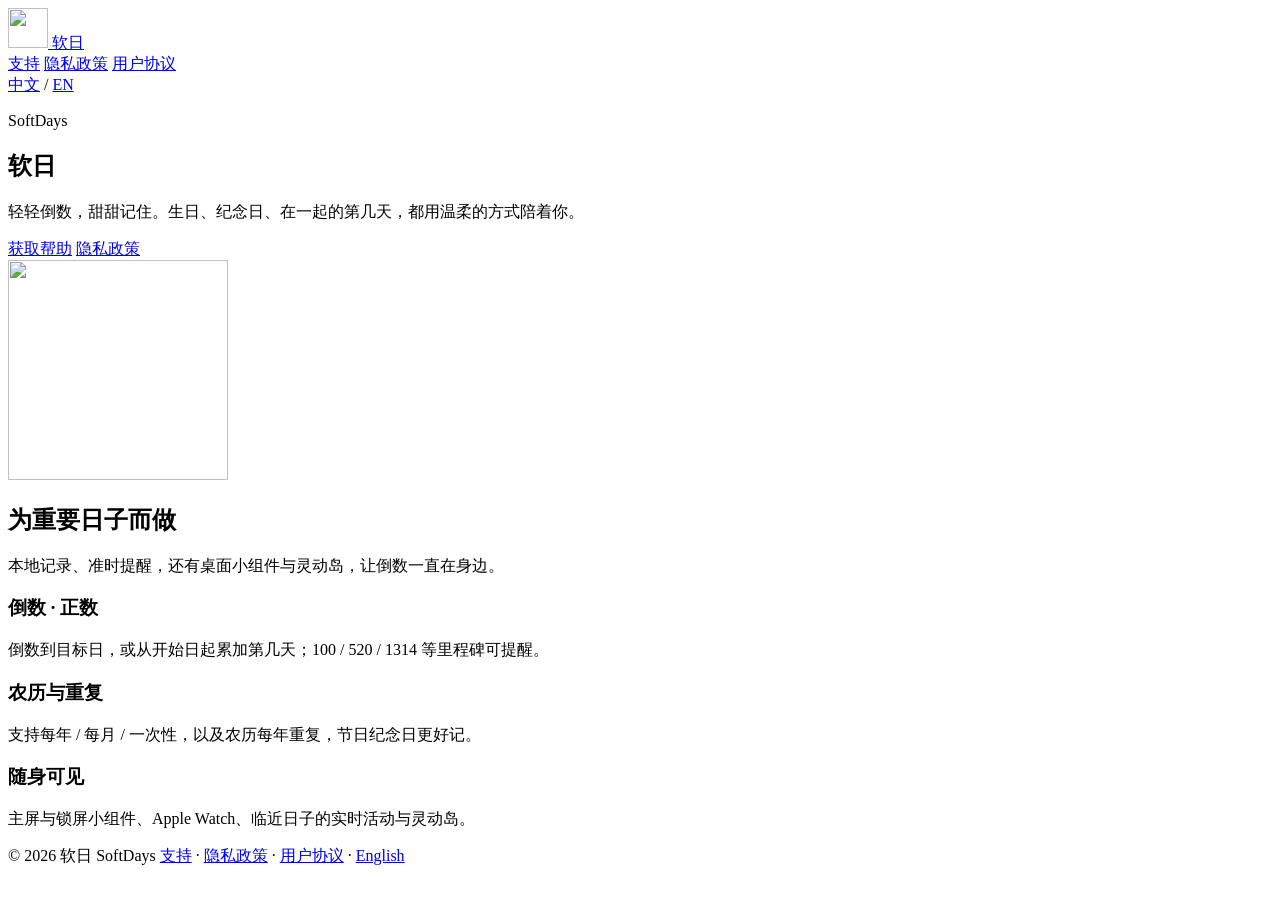
==== index.html @ dfeaa9ef "Add files via upload" ====
<!DOCTYPE html>
<html lang="zh-Hans">
<head>
  <meta charset="utf-8" />
  <meta name="viewport" content="width=device-width, initial-scale=1" />
  <title>软日 SoftDays — 轻轻倒数，甜甜记住</title>
  <meta name="description" content="软日（SoftDays）是一款奶油薄荷风的纪念日与生日倒数 App，支持正数累加、农历、小组件与灵动岛。" />
  <link rel="alternate" hreflang="zh-Hans" href="index.html" />
  <link rel="alternate" hreflang="en" href="en/index.html" />
  <link rel="icon" href="assets/logo-256.png" />
  <link rel="preconnect" href="https://fonts.googleapis.com" />
  <link rel="preconnect" href="https://fonts.gstatic.com" crossorigin />
  <link href="https://fonts.googleapis.com/css2?family=DM+Sans:wght@400;600&family=Fraunces:opsz,wght@9..144,500;9..144,600&display=swap" rel="stylesheet" />
  <link rel="stylesheet" href="assets/styles.css" />
</head>
<body>
  <header class="site-nav">
    <a class="brand-lockup" href="index.html" aria-current="page">
      <img src="assets/logo-256.png" alt="" width="40" height="40" />
      <span>软日</span>
    </a>
    <div class="nav-right">
      <nav class="nav-links" aria-label="页面">
        <a href="support.html">支持</a>
        <a href="privacy.html">隐私政策</a>
        <a href="terms.html">用户协议</a>
      </nav>
      <nav class="lang-switch" aria-label="语言">
        <a href="index.html" aria-current="page" lang="zh-Hans">中文</a>
        <span aria-hidden="true">/</span>
        <a href="en/index.html" lang="en" hreflang="en">EN</a>
      </nav>
    </div>
  </header>

  <main>
    <section class="hero">
      <div class="hero-copy">
        <p class="hero-kicker">SoftDays</p>
        <h1>软日</h1>
        <p class="hero-lead">轻轻倒数，甜甜记住。生日、纪念日、在一起的第几天，都用温柔的方式陪着你。</p>
        <div class="hero-actions">
          <a class="button button-primary" href="support.html">获取帮助</a>
          <a class="button button-ghost" href="privacy.html">隐私政策</a>
        </div>
      </div>
      <div class="hero-visual" aria-hidden="true">
        <div class="hero-card">
          <span class="hero-orb hero-orb-a"></span>
          <span class="hero-orb hero-orb-b"></span>
          <img src="assets/logo-256.png" alt="" width="220" height="220" />
        </div>
      </div>
    </section>

    <section class="section">
      <h2>为重要日子而做</h2>
      <p class="section-lead">本地记录、准时提醒，还有桌面小组件与灵动岛，让倒数一直在身边。</p>
      <div class="feature-list">
        <article class="feature">
          <h3>倒数 · 正数</h3>
          <p>倒数到目标日，或从开始日起累加第几天；100 / 520 / 1314 等里程碑可提醒。</p>
        </article>
        <article class="feature">
          <h3>农历与重复</h3>
          <p>支持每年 / 每月 / 一次性，以及农历每年重复，节日纪念日更好记。</p>
        </article>
        <article class="feature">
          <h3>随身可见</h3>
          <p>主屏与锁屏小组件、Apple Watch、临近日子的实时活动与灵动岛。</p>
        </article>
      </div>
    </section>
  </main>

  <footer class="site-footer">
    <span>© <span id="y"></span> 软日 SoftDays</span>
    <span>
      <a href="support.html">支持</a>
      ·
      <a href="privacy.html">隐私政策</a>
      ·
      <a href="terms.html">用户协议</a>
      ·
      <a href="en/index.html" hreflang="en">English</a>
    </span>
  </footer>
  <script>
    document.getElementById("y").textContent = new Date().getFullYear();
  </script>
</body>
</html>
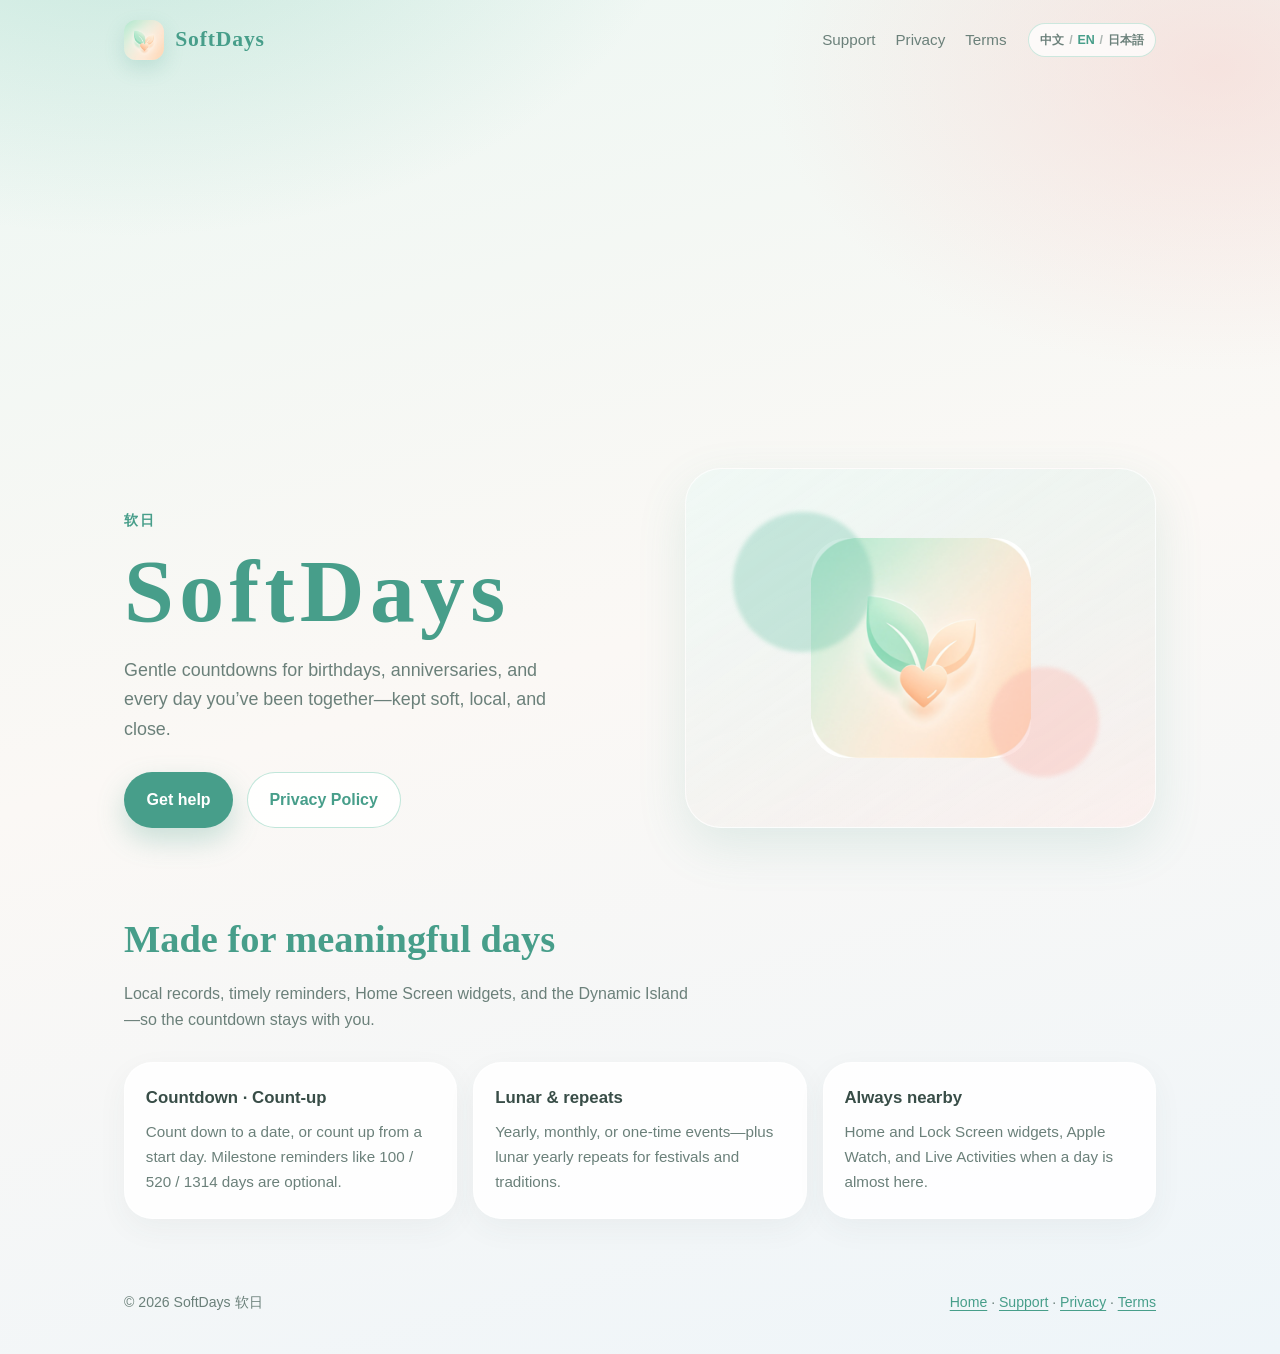
==== commit 5a0674c7: "Add files via upload" ====
--- a/index.html
+++ b/index.html
@@ -4,89 +4,666 @@
   <meta charset="utf-8" />
   <meta name="viewport" content="width=device-width, initial-scale=1" />
   <title>软日 SoftDays — 轻轻倒数，甜甜记住</title>
-  <meta name="description" content="软日（SoftDays）是一款奶油薄荷风的纪念日与生日倒数 App，支持正数累加、农历、小组件与灵动岛。" />
-  <link rel="alternate" hreflang="zh-Hans" href="index.html" />
-  <link rel="alternate" hreflang="en" href="en/index.html" />
-  <link rel="icon" href="assets/logo-256.png" />
-  <link rel="preconnect" href="https://fonts.googleapis.com" />
-  <link rel="preconnect" href="https://fonts.gstatic.com" crossorigin />
-  <link href="https://fonts.googleapis.com/css2?family=DM+Sans:wght@400;600&family=Fraunces:opsz,wght@9..144,500;9..144,600&display=swap" rel="stylesheet" />
-  <link rel="stylesheet" href="assets/styles.css" />
+  <meta name="description" content="软日（SoftDays）是一款奶油薄荷风的纪念日与生日倒数 App。" />
+  <style>
+:root {
+  --mint: #73c7ad;
+  --mint-deep: #479e8a;
+  --peach: #fab8b2;
+  --peach-soft: #ffdbd6;
+  --mist: #b2d1e6;
+  --ink: #384d47;
+  --ink-soft: #6b807a;
+  --surface: #f7faf6;
+  --paper: rgba(255, 255, 255, 0.88);
+  --radius: 28px;
+  --shadow: 0 18px 50px rgba(71, 158, 138, 0.14);
+  --font-display: "Fraunces", "Songti SC", "STSong", serif;
+  --font-body: "DM Sans", "PingFang SC", "Hiragino Sans GB", sans-serif;
+}
+
+*,
+*::before,
+*::after {
+  box-sizing: border-box;
+}
+
+html {
+  scroll-behavior: smooth;
+}
+
+body {
+  margin: 0;
+  min-height: 100vh;
+  color: var(--ink);
+  font-family: var(--font-body);
+  background:
+    radial-gradient(ellipse 80% 50% at 10% -10%, rgba(115, 199, 173, 0.35), transparent 55%),
+    radial-gradient(ellipse 70% 45% at 95% 5%, rgba(250, 184, 178, 0.32), transparent 50%),
+    linear-gradient(165deg, #edf7f3 0%, #fbf8f5 48%, #eef5f9 100%);
+  line-height: 1.65;
+}
+
+a {
+  color: var(--mint-deep);
+  text-decoration-thickness: 1px;
+  text-underline-offset: 3px;
+}
+
+a:hover {
+  color: var(--ink);
+}
+
+img {
+  max-width: 100%;
+  display: block;
+}
+
+.site-nav {
+  display: flex;
+  align-items: center;
+  justify-content: space-between;
+  gap: 1rem;
+  max-width: 1080px;
+  margin: 0 auto;
+  padding: 1.25rem 1.5rem;
+}
+
+.brand-lockup {
+  display: inline-flex;
+  align-items: center;
+  gap: 0.7rem;
+  color: inherit;
+  text-decoration: none;
+  font-weight: 600;
+}
+
+.brand-lockup img {
+  width: 40px;
+  height: 40px;
+  border-radius: 12px;
+  box-shadow: 0 8px 20px rgba(71, 158, 138, 0.2);
+}
+
+.brand-lockup span {
+  font-family: var(--font-display);
+  font-size: 1.35rem;
+  letter-spacing: 0.04em;
+  color: var(--mint-deep);
+}
+
+.nav-right {
+  display: flex;
+  align-items: center;
+  flex-wrap: wrap;
+  justify-content: flex-end;
+  gap: 1rem 1.35rem;
+}
+
+.nav-links {
+  display: flex;
+  gap: 1.25rem;
+  font-size: 0.95rem;
+}
+
+.nav-links a {
+  text-decoration: none;
+  color: var(--ink-soft);
+}
+
+.nav-links a:hover,
+.nav-links a[aria-current="page"] {
+  color: var(--mint-deep);
+}
+
+.lang-switch {
+  display: inline-flex;
+  align-items: center;
+  flex-wrap: wrap;
+  gap: 0.3rem;
+  padding: 0.35rem 0.7rem;
+  border-radius: 999px;
+  background: rgba(255, 255, 255, 0.72);
+  border: 1px solid rgba(115, 199, 173, 0.35);
+  font-size: 0.78rem;
+  font-weight: 600;
+}
+
+.lang-switch a {
+  text-decoration: none;
+  color: var(--ink-soft);
+}
+
+.lang-switch a:hover,
+.lang-switch a[aria-current="page"] {
+  color: var(--mint-deep);
+}
+
+.lang-switch span {
+  color: rgba(107, 128, 122, 0.55);
+}
+
+.hero {
+  max-width: 1080px;
+  margin: 0 auto;
+  padding: 2.5rem 1.5rem 4rem;
+  display: grid;
+  gap: 2.5rem;
+  align-items: end;
+  min-height: calc(100svh - 88px);
+}
+
+@media (min-width: 860px) {
+  .hero {
+    grid-template-columns: 1.05fr 0.95fr;
+    padding-top: 3.5rem;
+  }
+}
+
+.hero-copy {
+  animation: rise 0.9s ease both;
+}
+
+.hero-kicker {
+  margin: 0 0 0.75rem;
+  color: var(--mint-deep);
+  font-size: 0.85rem;
+  font-weight: 600;
+  letter-spacing: 0.16em;
+  text-transform: uppercase;
+}
+
+.hero h1 {
+  margin: 0;
+  font-family: var(--font-display);
+  font-size: clamp(3.4rem, 9vw, 5.6rem);
+  font-weight: 600;
+  line-height: 1.05;
+  letter-spacing: 0.06em;
+  color: var(--mint-deep);
+}
+
+.hero-lead {
+  margin: 1.1rem 0 0;
+  max-width: 28rem;
+  font-size: 1.12rem;
+  color: var(--ink-soft);
+}
+
+.hero-actions {
+  display: flex;
+  flex-wrap: wrap;
+  gap: 0.85rem;
+  margin-top: 1.75rem;
+}
+
+.button {
+  display: inline-flex;
+  align-items: center;
+  justify-content: center;
+  padding: 0.85rem 1.35rem;
+  border-radius: 999px;
+  border: 1px solid transparent;
+  font-weight: 600;
+  text-decoration: none;
+  transition: transform 0.2s ease, box-shadow 0.2s ease, background 0.2s ease;
+}
+
+.button:hover {
+  transform: translateY(-2px);
+}
+
+.button-primary {
+  background: var(--mint-deep);
+  color: #fff;
+  box-shadow: 0 12px 28px rgba(71, 158, 138, 0.28);
+}
+
+.button-primary:hover {
+  color: #fff;
+  background: #3b8a78;
+}
+
+.button-ghost {
+  background: var(--paper);
+  color: var(--mint-deep);
+  border-color: rgba(115, 199, 173, 0.45);
+}
+
+.hero-visual {
+  position: relative;
+  animation: float-in 1.1s 0.12s ease both;
+}
+
+.hero-card {
+  position: relative;
+  overflow: hidden;
+  border-radius: calc(var(--radius) + 8px);
+  background:
+    linear-gradient(145deg, rgba(255, 255, 255, 0.72), rgba(255, 255, 255, 0.38)),
+    linear-gradient(160deg, rgba(115, 199, 173, 0.35), rgba(250, 184, 178, 0.28));
+  box-shadow: var(--shadow);
+  border: 1px solid rgba(255, 255, 255, 0.7);
+  min-height: 360px;
+  display: grid;
+  place-items: center;
+  padding: 2.5rem;
+}
+
+.hero-card img {
+  width: min(220px, 58vw);
+  border-radius: 36px;
+  animation: soft-pulse 4.5s ease-in-out infinite;
+}
+
+.hero-orb {
+  position: absolute;
+  border-radius: 50%;
+  filter: blur(2px);
+  pointer-events: none;
+}
+
+.hero-orb-a {
+  width: 140px;
+  height: 140px;
+  top: 12%;
+  left: 10%;
+  background: rgba(115, 199, 173, 0.35);
+  animation: drift 8s ease-in-out infinite;
+}
+
+.hero-orb-b {
+  width: 110px;
+  height: 110px;
+  right: 12%;
+  bottom: 14%;
+  background: rgba(250, 184, 178, 0.4);
+  animation: drift 9s 0.6s ease-in-out infinite reverse;
+}
+
+.section {
+  max-width: 1080px;
+  margin: 0 auto;
+  padding: 1rem 1.5rem 4.5rem;
+}
+
+.section h2 {
+  margin: 0 0 0.6rem;
+  font-family: var(--font-display);
+  font-size: clamp(1.8rem, 4vw, 2.4rem);
+  font-weight: 600;
+  color: var(--mint-deep);
+}
+
+.section-lead {
+  margin: 0 0 1.75rem;
+  max-width: 36rem;
+  color: var(--ink-soft);
+}
+
+.feature-list {
+  display: grid;
+  gap: 1rem;
+}
+
+@media (min-width: 720px) {
+  .feature-list {
+    grid-template-columns: repeat(3, 1fr);
+  }
+}
+
+.feature {
+  padding: 1.35rem 1.3rem 1.45rem;
+  border-radius: var(--radius);
+  background: var(--paper);
+  border: 1px solid rgba(255, 255, 255, 0.85);
+  box-shadow: 0 10px 30px rgba(56, 77, 71, 0.05);
+}
+
+.feature h3 {
+  margin: 0 0 0.45rem;
+  font-size: 1.05rem;
+  color: var(--ink);
+}
+
+.feature p {
+  margin: 0;
+  color: var(--ink-soft);
+  font-size: 0.95rem;
+}
+
+.page {
+  max-width: 760px;
+  margin: 0 auto;
+  padding: 1.5rem 1.5rem 4.5rem;
+}
+
+.page-panel {
+  padding: clamp(1.5rem, 4vw, 2.4rem);
+  border-radius: calc(var(--radius) + 4px);
+  background: var(--paper);
+  border: 1px solid rgba(255, 255, 255, 0.85);
+  box-shadow: var(--shadow);
+  animation: rise 0.7s ease both;
+}
+
+.page-panel h1 {
+  margin: 0 0 0.4rem;
+  font-family: var(--font-display);
+  font-size: clamp(2rem, 5vw, 2.8rem);
+  color: var(--mint-deep);
+}
+
+.meta {
+  margin: 0 0 1.75rem;
+  color: var(--ink-soft);
+  font-size: 0.92rem;
+}
+
+.page-panel h2 {
+  margin: 1.8rem 0 0.55rem;
+  font-size: 1.2rem;
+  color: var(--ink);
+}
+
+.page-panel p,
+.page-panel li {
+  color: var(--ink-soft);
+}
+
+.page-panel ul {
+  padding-left: 1.2rem;
+}
+
+.site-footer {
+  max-width: 1080px;
+  margin: 0 auto;
+  padding: 0 1.5rem 2.5rem;
+  color: var(--ink-soft);
+  font-size: 0.88rem;
+  display: flex;
+  flex-wrap: wrap;
+  gap: 0.75rem 1.25rem;
+  justify-content: space-between;
+}
+
+@keyframes rise {
+  from {
+    opacity: 0;
+    transform: translateY(18px);
+  }
+  to {
+    opacity: 1;
+    transform: translateY(0);
+  }
+}
+
+@keyframes float-in {
+  from {
+    opacity: 0;
+    transform: translateY(28px) scale(0.98);
+  }
+  to {
+    opacity: 1;
+    transform: translateY(0) scale(1);
+  }
+}
+
+@keyframes soft-pulse {
+  0%,
+  100% {
+    transform: translateY(0);
+  }
+  50% {
+    transform: translateY(-8px);
+  }
+}
+
+@keyframes drift {
+  0%,
+  100% {
+    transform: translate(0, 0);
+  }
+  50% {
+    transform: translate(12px, -10px);
+  }
+}
+
+@media (prefers-reduced-motion: reduce) {
+  *,
+  *::before,
+  *::after {
+    animation: none !important;
+    transition: none !important;
+  }
+}
+
+
+.lang-panels > [data-lang]{display:none}
+.lang-panels > [data-lang].is-active{display:block}
+.lang-switch button{
+  appearance:none;border:0;background:transparent;cursor:pointer;
+  font:inherit;font-weight:600;color:var(--ink-soft);padding:0;
+}
+.lang-switch button:hover,
+.lang-switch button[aria-current="true"]{color:var(--mint-deep)}
+
+  </style>
 </head>
 <body>
-  <header class="site-nav">
-    <a class="brand-lockup" href="index.html" aria-current="page">
-      <img src="assets/logo-256.png" alt="" width="40" height="40" />
-      <span>软日</span>
-    </a>
-    <div class="nav-right">
-      <nav class="nav-links" aria-label="页面">
-        <a href="support.html">支持</a>
-        <a href="privacy.html">隐私政策</a>
-        <a href="terms.html">用户协议</a>
-      </nav>
-      <nav class="lang-switch" aria-label="语言">
-        <a href="index.html" aria-current="page" lang="zh-Hans">中文</a>
-        <span aria-hidden="true">/</span>
-        <a href="en/index.html" lang="en" hreflang="en">EN</a>
-      </nav>
-    </div>
-  </header>
-
-  <main>
-    <section class="hero">
-      <div class="hero-copy">
-        <p class="hero-kicker">SoftDays</p>
-        <h1>软日</h1>
-        <p class="hero-lead">轻轻倒数，甜甜记住。生日、纪念日、在一起的第几天，都用温柔的方式陪着你。</p>
-        <div class="hero-actions">
-          <a class="button button-primary" href="support.html">获取帮助</a>
-          <a class="button button-ghost" href="privacy.html">隐私政策</a>
+  <div class="lang-panels">
+
+        <div data-lang="zh" class="is-active" lang="zh-Hans">
+          <header class="site-nav">
+            <a class="brand-lockup" href="index.html">
+              <img src="[data-uri]" alt="" width="40" height="40" />
+              <span>软日</span>
+            </a>
+            <div class="nav-right">
+              <nav class="nav-links">
+                <a href="support.html">支持</a>
+                <a href="privacy.html">隐私政策</a>
+                <a href="terms.html">用户协议</a>
+              </nav>
+              <nav class="lang-switch" aria-label="Language">
+                <button type="button" data-set-lang="zh" aria-current="true">中文</button>
+                <span aria-hidden="true">/</span>
+                <button type="button" data-set-lang="en">EN</button>
+                <span aria-hidden="true">/</span>
+                <button type="button" data-set-lang="ja">日本語</button>
+              </nav>
+            </div>
+          </header>
+          
+            <main>
+            <section class="hero">
+              <div class="hero-copy">
+                <p class="hero-kicker">SoftDays</p>
+                <h1>软日</h1>
+                <p class="hero-lead">轻轻倒数，甜甜记住。生日、纪念日、在一起的第几天，都用温柔的方式陪着你。</p>
+                <div class="hero-actions">
+                  <a class="button button-primary" href="support.html">获取帮助</a>
+                  <a class="button button-ghost" href="privacy.html">隐私政策</a>
+                </div>
+              </div>
+              <div class="hero-visual" aria-hidden="true">
+                <div class="hero-card">
+                  <span class="hero-orb hero-orb-a"></span>
+                  <span class="hero-orb hero-orb-b"></span>
+                  <img src="[data-uri]" alt="" width="220" height="220" />
+                </div>
+              </div>
+            </section>
+            <section class="section">
+              <h2>为重要日子而做</h2>
+              <p class="section-lead">本地记录、准时提醒，还有桌面小组件与灵动岛，让倒数一直在身边。</p>
+              <div class="feature-list">
+                <article class="feature"><h3>倒数 · 正数</h3><p>倒数到目标日，或从开始日起累加第几天；100 / 520 / 1314 等里程碑可提醒。</p></article>
+                <article class="feature"><h3>农历与重复</h3><p>支持每年 / 每月 / 一次性，以及农历每年重复，节日纪念日更好记。</p></article>
+                <article class="feature"><h3>随身可见</h3><p>主屏与锁屏小组件、Apple Watch、临近日子的实时活动与灵动岛。</p></article>
+              </div>
+            </section>
+            </main>
+          <footer class="site-footer">
+            <span>© <span class="y"></span> 软日 SoftDays</span>
+            <span>
+              <a href="index.html">首页</a> ·
+              <a href="support.html">支持</a> ·
+              <a href="privacy.html">隐私政策</a> ·
+              <a href="terms.html">用户协议</a>
+            </span>
+          </footer>
         </div>
-      </div>
-      <div class="hero-visual" aria-hidden="true">
-        <div class="hero-card">
-          <span class="hero-orb hero-orb-a"></span>
-          <span class="hero-orb hero-orb-b"></span>
-          <img src="assets/logo-256.png" alt="" width="220" height="220" />
+        <div data-lang="en" class="" lang="en">
+          <header class="site-nav">
+            <a class="brand-lockup" href="index.html">
+              <img src="[data-uri]" alt="" width="40" height="40" />
+              <span>SoftDays</span>
+            </a>
+            <div class="nav-right">
+              <nav class="nav-links">
+                <a href="support.html">Support</a>
+                <a href="privacy.html">Privacy</a>
+                <a href="terms.html">Terms</a>
+              </nav>
+              <nav class="lang-switch" aria-label="Language">
+                <button type="button" data-set-lang="zh">中文</button>
+                <span aria-hidden="true">/</span>
+                <button type="button" data-set-lang="en" aria-current="true">EN</button>
+                <span aria-hidden="true">/</span>
+                <button type="button" data-set-lang="ja">日本語</button>
+              </nav>
+            </div>
+          </header>
+          
+            <main>
+            <section class="hero">
+              <div class="hero-copy">
+                <p class="hero-kicker">软日</p>
+                <h1>SoftDays</h1>
+                <p class="hero-lead">Gentle countdowns for birthdays, anniversaries, and every day you’ve been together—kept soft, local, and close.</p>
+                <div class="hero-actions">
+                  <a class="button button-primary" href="support.html">Get help</a>
+                  <a class="button button-ghost" href="privacy.html">Privacy Policy</a>
+                </div>
+              </div>
+              <div class="hero-visual" aria-hidden="true">
+                <div class="hero-card">
+                  <span class="hero-orb hero-orb-a"></span>
+                  <span class="hero-orb hero-orb-b"></span>
+                  <img src="[data-uri]